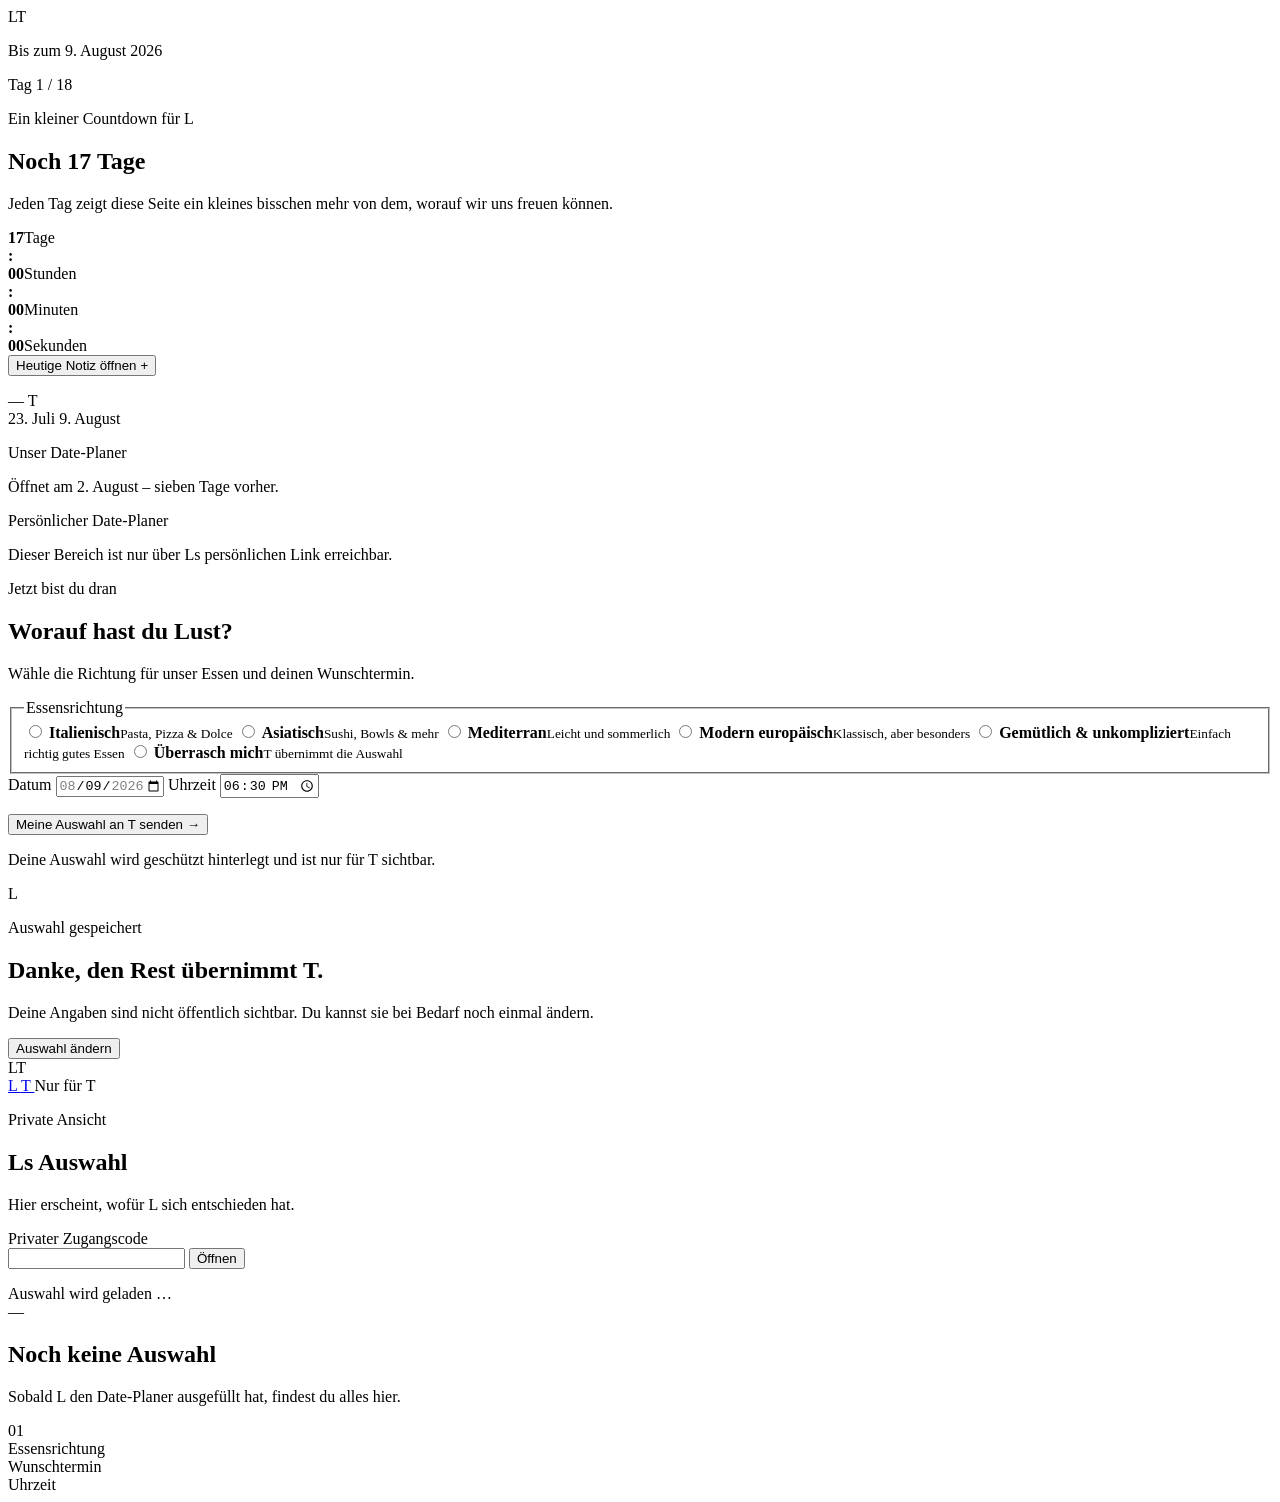
==== countdown/index.html @ 723b234c "Add external countdown index.html" ====
<!doctype html>
<html lang="de">
  <head>
    <meta charset="utf-8" />
    <meta name="viewport" content="width=device-width, initial-scale=1" />
    <meta name="theme-color" content="#f8f4ee" />
    <meta name="robots" content="noindex, nofollow, noarchive" />
    <meta
      name="description"
      content="Ein persönlicher Countdown für L bis zum 9. August 2026."
    />
    <title>L &amp; T · Countdown</title>
    <link rel="stylesheet" href="./style.css" />
    <script src="./app.js" defer></script>
  </head>
  <body>
    <main id="countdown-view" class="countdown-page">
      <div class="paper-grain" aria-hidden="true"></div>
      <div class="botanical botanical-left" aria-hidden="true">
        <span></span><span></span><span></span>
      </div>
      <div class="botanical botanical-right" aria-hidden="true">
        <span></span><span></span><span></span>
      </div>

      <section class="hero-shell" aria-labelledby="countdown-title">
        <header class="topline">
          <div class="monogram" aria-label="L und T">
            <span>L</span><i aria-hidden="true"></i><span>T</span>
          </div>
          <p>Bis zum 9. August 2026</p>
          <span id="edition" class="edition">Tag 1 / 18</span>
        </header>

        <div class="hero-copy">
          <p class="eyebrow">Ein kleiner Countdown für L</p>
          <h1 id="countdown-title">Noch 17 Tage</h1>
          <p class="intro">
            Jeden Tag zeigt diese Seite ein kleines bisschen mehr von dem,
            worauf wir uns freuen können.
          </p>
        </div>

        <div class="live-countdown" aria-label="Verbleibende Zeit">
          <div><strong id="days">17</strong><span>Tage</span></div>
          <b aria-hidden="true">:</b>
          <div><strong id="hours">00</strong><span>Stunden</span></div>
          <b aria-hidden="true">:</b>
          <div><strong id="minutes">00</strong><span>Minuten</span></div>
          <b aria-hidden="true">:</b>
          <div><strong id="seconds">00</strong><span>Sekunden</span></div>
        </div>

        <div class="daily-area">
          <button
            id="note-button"
            class="letter-button"
            type="button"
            aria-expanded="false"
            aria-controls="daily-note"
          >
            <span class="envelope-mark" aria-hidden="true"><i></i></span>
            <span id="note-button-label">Heutige Notiz öffnen</span>
            <em id="note-button-symbol" aria-hidden="true">+</em>
          </button>
          <div class="daily-note" id="daily-note">
            <p id="daily-note-text"></p>
            <span>— T</span>
          </div>
        </div>

        <div
          id="progress-block"
          class="progress-block"
          aria-label="Fortschritt des Countdowns"
        >
          <div class="progress-labels">
            <span>23. Juli</span>
            <span id="progress-end">9. August</span>
          </div>
          <div class="progress-track">
            <i></i>
            <span id="progress-dot"></span>
          </div>
        </div>

        <div id="planner-locked" class="planner-teaser">
          <span class="lock-mark" aria-hidden="true"></span>
          <div>
            <p>Unser Date-Planer</p>
            <span>Öffnet am 2. August – sieben Tage vorher.</span>
          </div>
        </div>

        <div id="planner-missing-link" class="planner-teaser hidden">
          <span class="lock-mark" aria-hidden="true"></span>
          <div>
            <p>Persönlicher Date-Planer</p>
            <span>Dieser Bereich ist nur über Ls persönlichen Link erreichbar.</span>
          </div>
        </div>

        <section
          id="planner-card"
          class="planner-card hidden"
          aria-labelledby="planner-title"
        >
          <div class="planner-heading">
            <p class="section-kicker">Jetzt bist du dran</p>
            <h2 id="planner-title">Worauf hast du Lust?</h2>
            <p>Wähle die Richtung für unser Essen und deinen Wunschtermin.</p>
          </div>

          <form id="date-form">
            <fieldset>
              <legend>Essensrichtung</legend>
              <div class="food-grid">
                <label class="food-option">
                  <input type="radio" name="foodDirection" value="italian" required />
                  <span class="radio-dot" aria-hidden="true"></span>
                  <span><strong>Italienisch</strong><small>Pasta, Pizza &amp; Dolce</small></span>
                </label>
                <label class="food-option">
                  <input type="radio" name="foodDirection" value="asian" />
                  <span class="radio-dot" aria-hidden="true"></span>
                  <span><strong>Asiatisch</strong><small>Sushi, Bowls &amp; mehr</small></span>
                </label>
                <label class="food-option">
                  <input type="radio" name="foodDirection" value="mediterranean" />
                  <span class="radio-dot" aria-hidden="true"></span>
                  <span><strong>Mediterran</strong><small>Leicht und sommerlich</small></span>
                </label>
                <label class="food-option">
                  <input type="radio" name="foodDirection" value="modern-european" />
                  <span class="radio-dot" aria-hidden="true"></span>
                  <span><strong>Modern europäisch</strong><small>Klassisch, aber besonders</small></span>
                </label>
                <label class="food-option">
                  <input type="radio" name="foodDirection" value="comfort-food" />
                  <span class="radio-dot" aria-hidden="true"></span>
                  <span><strong>Gemütlich &amp; unkompliziert</strong><small>Einfach richtig gutes Essen</small></span>
                </label>
                <label class="food-option">
                  <input type="radio" name="foodDirection" value="surprise" />
                  <span class="radio-dot" aria-hidden="true"></span>
                  <span><strong>Überrasch mich</strong><small>T übernimmt die Auswahl</small></span>
                </label>
              </div>
            </fieldset>

            <div class="date-time-grid">
              <label>
                <span>Datum</span>
                <input
                  id="preferred-date"
                  type="date"
                  min="2026-08-09"
                  max="2026-08-23"
                  value="2026-08-09"
                  required
                />
              </label>
              <label>
                <span>Uhrzeit</span>
                <input id="preferred-time" type="time" value="18:30" required />
              </label>
            </div>

            <p id="form-error" class="form-error hidden" role="alert"></p>
            <button id="submit-button" class="primary-button" type="submit">
              <span class="button-copy">Meine Auswahl an T senden</span>
              <span aria-hidden="true">→</span>
            </button>
            <p class="privacy-note">
              Deine Auswahl wird geschützt hinterlegt und ist nur für T sichtbar.
            </p>
          </form>
        </section>

        <section
          id="planner-success"
          class="planner-card planner-success hidden"
          aria-live="polite"
        >
          <span class="success-seal" aria-hidden="true">L</span>
          <p class="section-kicker">Auswahl gespeichert</p>
          <h2>Danke, den Rest übernimmt T.</h2>
          <p>
            Deine Angaben sind nicht öffentlich sichtbar. Du kannst sie bei
            Bedarf noch einmal ändern.
          </p>
          <button id="change-choice" type="button" class="secondary-button">
            Auswahl ändern
          </button>
        </section>

        <footer><span>L</span><i></i><span>T</span></footer>
      </section>
    </main>

    <main id="owner-view" class="private-page hidden">
      <section class="private-shell">
        <header class="private-header">
          <a id="back-to-countdown" href="./index.html" aria-label="Zurück zum Countdown">
            L <i></i> T
          </a>
          <span>Nur für T</span>
        </header>

        <div class="private-intro">
          <p class="section-kicker">Private Ansicht</p>
          <h1>Ls Auswahl</h1>
          <p>Hier erscheint, wofür L sich entschieden hat.</p>
        </div>

        <form id="owner-access" class="access-card hidden">
          <label for="owner-key">Privater Zugangscode</label>
          <div>
            <input id="owner-key" type="password" autocomplete="off" required />
            <button type="submit">Öffnen</button>
          </div>
          <p id="owner-error" class="hidden" role="alert"></p>
        </form>

        <div id="choice-loading" class="choice-card loading-card hidden" aria-live="polite">
          Auswahl wird geladen …
        </div>

        <div id="choice-empty" class="choice-card empty-card hidden">
          <span aria-hidden="true">—</span>
          <h2>Noch keine Auswahl</h2>
          <p>Sobald L den Date-Planer ausgefüllt hat, findest du alles hier.</p>
        </div>

        <article id="choice-card" class="choice-card hidden">
          <div class="choice-number">01</div>
          <div class="choice-row">
            <span>Essensrichtung</span>
            <strong id="choice-food"></strong>
          </div>
          <div class="choice-row">
            <span>Wunschtermin</span>
            <strong id="choice-date"></strong>
          </div>
          <div class="choice-row">
            <span>Uhrzeit</span>
            <strong id="choice-time"></strong>
          </div>
          <footer id="choice-updated"></footer>
        </article>
      </section>
    </main>

    <noscript>
      <p class="noscript">Bitte aktiviere JavaScript, damit der Countdown funktioniert.</p>
    </noscript>
  </body>
</html>
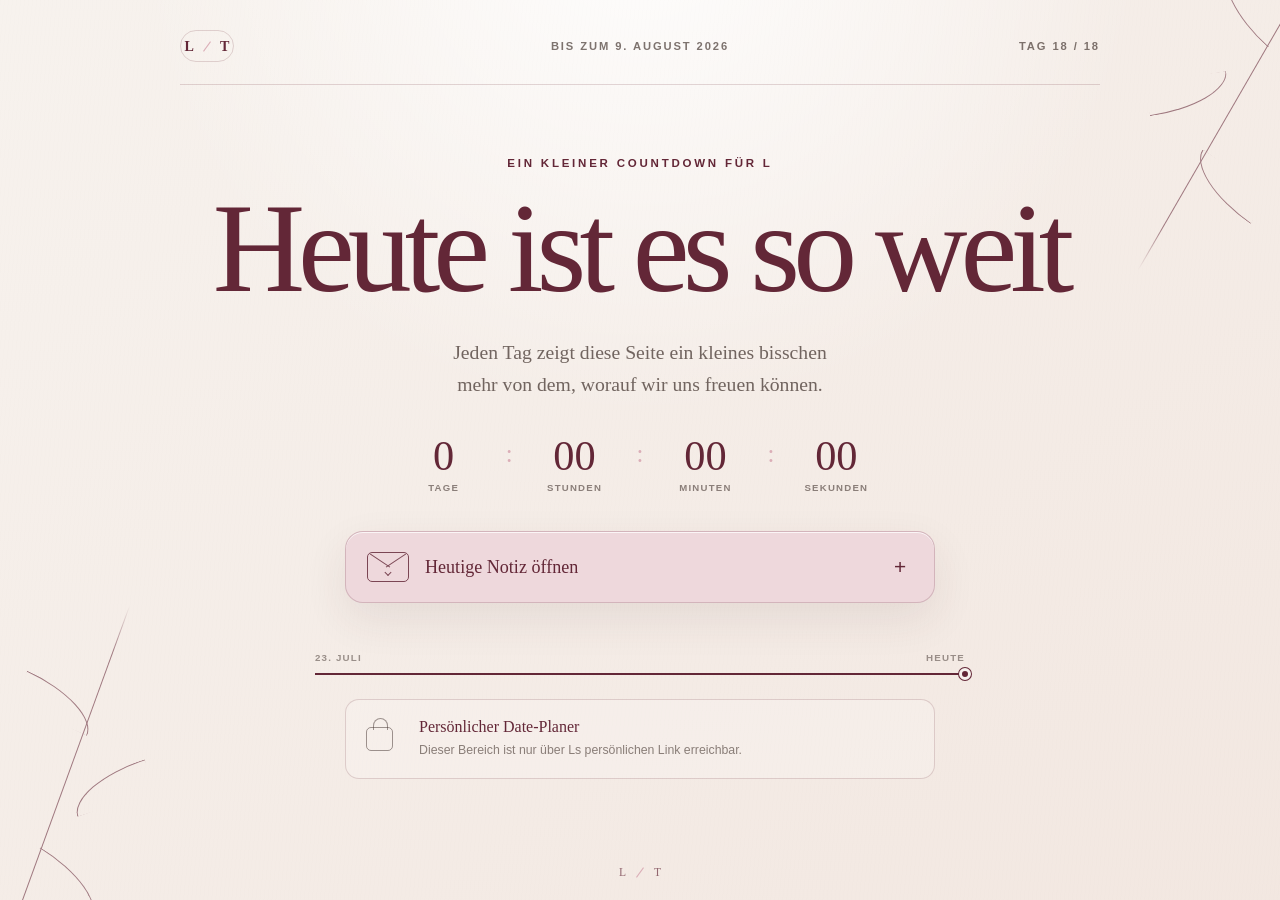
==== commit 6f0e83df: "Refresh external countdown assets" ====
--- a/countdown/index.html
+++ b/countdown/index.html
@@ -10,8 +10,8 @@
       content="Ein persönlicher Countdown für L bis zum 9. August 2026."
     />
     <title>L &amp; T · Countdown</title>
-    <link rel="stylesheet" href="./style.css" />
-    <script src="./app.js" defer></script>
+    <link rel="stylesheet" href="./style.css?v=1" />
+    <script src="./app.js?v=2" defer></script>
   </head>
   <body>
     <main id="countdown-view" class="countdown-page">
--- a/countdown/style.css
+++ b/countdown/style.css
@@ -0,0 +1,1101 @@
+:root {
+  --paper: #f8f4ee;
+  --paper-deep: #efe4da;
+  --accent: #71343d;
+  --accent-soft: #e0c5c4;
+  --ink: #4f4540;
+  --line: color-mix(in srgb, var(--accent) 19%, transparent);
+  --sans: Inter, ui-sans-serif, -apple-system, BlinkMacSystemFont, "Segoe UI",
+    sans-serif;
+  --serif: "Iowan Old Style", "Baskerville", "Times New Roman", serif;
+}
+
+* {
+  box-sizing: border-box;
+}
+
+html {
+  min-width: 320px;
+  background: var(--paper);
+  scroll-behavior: smooth;
+}
+
+body {
+  margin: 0;
+  background: var(--paper);
+  color: var(--ink);
+  font-family: var(--sans);
+}
+
+button,
+input {
+  font: inherit;
+}
+
+button:focus-visible,
+input:focus-visible,
+a:focus-visible {
+  outline: 3px solid color-mix(in srgb, var(--accent) 28%, transparent);
+  outline-offset: 4px;
+}
+
+.hidden {
+  display: none !important;
+}
+
+.countdown-page {
+  position: relative;
+  min-height: 100svh;
+  overflow: hidden;
+  background:
+    radial-gradient(circle at 50% -10%, rgba(255, 255, 255, 0.92), transparent 43%),
+    linear-gradient(145deg, var(--paper) 0%, var(--paper-deep) 145%);
+  color: var(--ink);
+  transition: background 900ms ease, color 900ms ease;
+}
+
+.paper-grain {
+  position: absolute;
+  inset: 0;
+  pointer-events: none;
+  opacity: 0.22;
+  background-image:
+    repeating-linear-gradient(
+      96deg,
+      rgba(75, 52, 42, 0.025) 0 1px,
+      transparent 1px 4px
+    ),
+    repeating-linear-gradient(
+      2deg,
+      rgba(255, 255, 255, 0.18) 0 1px,
+      transparent 1px 5px
+    );
+  mix-blend-mode: multiply;
+}
+
+.hero-shell {
+  position: relative;
+  z-index: 2;
+  width: min(920px, calc(100% - 48px));
+  min-height: 100svh;
+  margin: 0 auto;
+  padding: 30px 0 22px;
+  display: flex;
+  flex-direction: column;
+  align-items: center;
+}
+
+.topline {
+  width: 100%;
+  display: grid;
+  grid-template-columns: 1fr auto 1fr;
+  align-items: center;
+  padding-bottom: 22px;
+  border-bottom: 1px solid var(--line);
+  color: color-mix(in srgb, var(--ink) 72%, transparent);
+}
+
+.topline > p,
+.edition {
+  margin: 0;
+  font-size: 0.7rem;
+  font-weight: 600;
+  letter-spacing: 0.17em;
+  text-transform: uppercase;
+}
+
+.edition {
+  justify-self: end;
+}
+
+.monogram {
+  width: 54px;
+  height: 32px;
+  display: flex;
+  align-items: center;
+  justify-content: center;
+  gap: 7px;
+  border: 1px solid var(--line);
+  border-radius: 999px;
+  color: var(--accent);
+  font-family: var(--serif);
+  font-size: 0.88rem;
+  font-weight: 600;
+}
+
+.monogram i,
+footer i {
+  width: 12px;
+  height: 1px;
+  background: var(--accent-soft);
+  transform: rotate(-54deg);
+}
+
+.hero-copy {
+  margin-top: clamp(54px, 8vh, 92px);
+  text-align: center;
+}
+
+.eyebrow {
+  margin: 0 0 21px;
+  color: var(--accent);
+  font-size: 0.72rem;
+  font-weight: 650;
+  letter-spacing: 0.24em;
+  text-transform: uppercase;
+}
+
+h1 {
+  max-width: 900px;
+  margin: 0;
+  color: var(--accent);
+  font-family: var(--serif);
+  font-size: clamp(4.2rem, 10vw, 8.4rem);
+  font-weight: 400;
+  letter-spacing: -0.055em;
+  line-height: 0.92;
+  text-wrap: balance;
+}
+
+.intro {
+  max-width: 540px;
+  margin: 28px auto 0;
+  color: color-mix(in srgb, var(--ink) 78%, transparent);
+  font-family: var(--serif);
+  font-size: clamp(1.04rem, 2vw, 1.23rem);
+  line-height: 1.65;
+  text-wrap: balance;
+}
+
+.live-countdown {
+  margin-top: 34px;
+  display: flex;
+  align-items: flex-start;
+  justify-content: center;
+  gap: clamp(10px, 2.5vw, 26px);
+}
+
+.live-countdown div {
+  min-width: 72px;
+  display: grid;
+  justify-items: center;
+  gap: 5px;
+}
+
+.live-countdown strong {
+  color: var(--accent);
+  font-family: var(--serif);
+  font-size: clamp(1.8rem, 4vw, 2.65rem);
+  font-weight: 400;
+  font-variant-numeric: tabular-nums;
+  line-height: 1;
+}
+
+.live-countdown span {
+  color: color-mix(in srgb, var(--ink) 63%, transparent);
+  font-size: 0.6rem;
+  font-weight: 650;
+  letter-spacing: 0.13em;
+  text-transform: uppercase;
+}
+
+.live-countdown b {
+  margin-top: 5px;
+  color: var(--accent-soft);
+  font-family: var(--serif);
+  font-size: 1.55rem;
+  font-weight: 400;
+}
+
+.daily-area {
+  width: min(590px, 100%);
+  margin-top: 38px;
+}
+
+.letter-button {
+  position: relative;
+  width: 100%;
+  min-height: 72px;
+  display: grid;
+  grid-template-columns: 44px 1fr 26px;
+  align-items: center;
+  gap: 14px;
+  padding: 12px 21px;
+  border: 1px solid color-mix(in srgb, var(--accent) 20%, transparent);
+  border-radius: 18px;
+  background: color-mix(in srgb, white 52%, var(--accent-soft));
+  box-shadow:
+    0 16px 44px rgba(76, 44, 44, 0.09),
+    inset 0 1px rgba(255, 255, 255, 0.75);
+  color: var(--accent);
+  cursor: pointer;
+  transition:
+    transform 180ms ease,
+    box-shadow 180ms ease,
+    background 700ms ease;
+}
+
+.letter-button:hover {
+  transform: translateY(-2px);
+  box-shadow:
+    0 19px 48px rgba(76, 44, 44, 0.13),
+    inset 0 1px rgba(255, 255, 255, 0.75);
+}
+
+.letter-button > span:nth-child(2) {
+  text-align: left;
+  font-family: var(--serif);
+  font-size: 1.13rem;
+}
+
+.letter-button em {
+  font-size: 1.3rem;
+  font-style: normal;
+  font-weight: 300;
+}
+
+.envelope-mark {
+  position: relative;
+  width: 42px;
+  height: 30px;
+  border: 1px solid currentColor;
+  border-radius: 5px;
+  opacity: 0.82;
+}
+
+.envelope-mark::before,
+.envelope-mark::after {
+  content: "";
+  position: absolute;
+  top: 7px;
+  width: 24px;
+  height: 1px;
+  background: currentColor;
+}
+
+.envelope-mark::before {
+  left: 0;
+  transform: rotate(34deg);
+}
+
+.envelope-mark::after {
+  right: 0;
+  transform: rotate(-34deg);
+}
+
+.envelope-mark i {
+  position: absolute;
+  left: 50%;
+  bottom: 6px;
+  width: 5px;
+  height: 5px;
+  border-right: 1px solid currentColor;
+  border-bottom: 1px solid currentColor;
+  transform: translateX(-50%) rotate(45deg);
+}
+
+.daily-note {
+  display: grid;
+  grid-template-rows: 0fr;
+  padding: 0 24px;
+  overflow: hidden;
+  border: 1px solid transparent;
+  border-top: 0;
+  border-radius: 0 0 16px 16px;
+  opacity: 0;
+  transition:
+    grid-template-rows 360ms ease,
+    padding 360ms ease,
+    opacity 240ms ease,
+    border-color 360ms ease;
+}
+
+.daily-note p,
+.daily-note span {
+  min-height: 0;
+  overflow: hidden;
+}
+
+.daily-note p {
+  margin: 0;
+  font-family: var(--serif);
+  font-size: 1.03rem;
+  line-height: 1.65;
+}
+
+.daily-note span {
+  justify-self: end;
+  color: var(--accent);
+  font-family: var(--serif);
+  font-style: italic;
+}
+
+.daily-note.is-open {
+  grid-template-rows: 1fr;
+  gap: 8px;
+  padding: 23px 24px 20px;
+  border-color: var(--line);
+  opacity: 1;
+}
+
+.progress-block {
+  width: min(650px, 100%);
+  margin-top: 30px;
+}
+
+.progress-labels {
+  display: flex;
+  justify-content: space-between;
+  margin-bottom: 10px;
+  color: color-mix(in srgb, var(--ink) 54%, transparent);
+  font-size: 0.61rem;
+  font-weight: 650;
+  letter-spacing: 0.12em;
+  text-transform: uppercase;
+}
+
+.progress-track {
+  position: relative;
+  height: 2px;
+  background: color-mix(in srgb, var(--accent) 13%, transparent);
+}
+
+.progress-track i {
+  position: absolute;
+  inset: 0 auto 0 0;
+  width: var(--reveal-progress);
+  background: var(--accent);
+  transition: width 900ms ease;
+}
+
+.progress-track span {
+  position: absolute;
+  top: 50%;
+  width: 12px;
+  height: 12px;
+  border: 3px solid var(--paper);
+  border-radius: 50%;
+  background: var(--accent);
+  box-shadow: 0 0 0 1px var(--accent);
+  transform: translateY(-50%);
+  transition: left 900ms ease;
+}
+
+.planner-teaser {
+  width: min(590px, 100%);
+  margin-top: 24px;
+  display: grid;
+  grid-template-columns: 38px 1fr;
+  align-items: center;
+  gap: 15px;
+  padding: 18px 20px;
+  border: 1px solid var(--line);
+  border-radius: 14px;
+  background: rgba(255, 255, 255, 0.19);
+}
+
+.lock-mark {
+  position: relative;
+  width: 27px;
+  height: 24px;
+  display: grid;
+  place-items: center;
+  border: 1px solid color-mix(in srgb, var(--ink) 53%, transparent);
+  border-radius: 5px;
+  color: var(--accent);
+  font-size: 0.78rem;
+}
+
+.planner-teaser .lock-mark::before {
+  content: "";
+  position: absolute;
+  left: 6px;
+  bottom: 20px;
+  width: 13px;
+  height: 11px;
+  border: 1px solid color-mix(in srgb, var(--ink) 53%, transparent);
+  border-bottom: 0;
+  border-radius: 9px 9px 0 0;
+}
+
+.planner-teaser p {
+  margin: 0 0 4px;
+  color: var(--accent);
+  font-family: var(--serif);
+  font-size: 1rem;
+}
+
+.planner-teaser div span {
+  color: color-mix(in srgb, var(--ink) 64%, transparent);
+  font-size: 0.77rem;
+  line-height: 1.5;
+}
+
+.planner-card {
+  width: min(760px, 100%);
+  margin-top: 34px;
+  padding: clamp(24px, 5vw, 48px);
+  border: 1px solid var(--line);
+  border-radius: 24px;
+  background:
+    linear-gradient(rgba(255, 255, 255, 0.55), rgba(255, 255, 255, 0.31)),
+    var(--paper);
+  box-shadow: 0 24px 70px rgba(76, 44, 44, 0.08);
+}
+
+.planner-heading {
+  max-width: 540px;
+  margin-bottom: 34px;
+}
+
+.section-kicker {
+  margin: 0 0 10px;
+  color: var(--accent);
+  font-size: 0.66rem;
+  font-weight: 700;
+  letter-spacing: 0.2em;
+  text-transform: uppercase;
+}
+
+.planner-heading h2,
+.planner-success h2 {
+  margin: 0;
+  color: var(--accent);
+  font-family: var(--serif);
+  font-size: clamp(2.25rem, 6vw, 3.6rem);
+  font-weight: 400;
+  letter-spacing: -0.035em;
+  line-height: 1;
+}
+
+.planner-heading > p:last-child,
+.planner-success > p {
+  margin: 15px 0 0;
+  color: color-mix(in srgb, var(--ink) 70%, transparent);
+  font-family: var(--serif);
+  font-size: 1.03rem;
+  line-height: 1.6;
+}
+
+.planner-card fieldset {
+  margin: 0;
+  padding: 0;
+  border: 0;
+}
+
+.planner-card legend,
+.date-time-grid label > span {
+  margin-bottom: 12px;
+  color: color-mix(in srgb, var(--ink) 76%, transparent);
+  font-size: 0.67rem;
+  font-weight: 700;
+  letter-spacing: 0.13em;
+  text-transform: uppercase;
+}
+
+.food-grid {
+  display: grid;
+  grid-template-columns: repeat(2, minmax(0, 1fr));
+  gap: 10px;
+}
+
+.food-option {
+  position: relative;
+  min-height: 74px;
+  display: grid;
+  grid-template-columns: 18px 1fr;
+  align-items: center;
+  gap: 12px;
+  padding: 14px 15px;
+  border: 1px solid var(--line);
+  border-radius: 13px;
+  background: rgba(255, 255, 255, 0.25);
+  cursor: pointer;
+  transition:
+    border-color 180ms ease,
+    background 180ms ease,
+    transform 180ms ease;
+}
+
+.food-option:hover {
+  transform: translateY(-1px);
+  border-color: color-mix(in srgb, var(--accent) 38%, transparent);
+}
+
+.food-option:has(input:checked) {
+  border-color: var(--accent);
+  background: color-mix(in srgb, var(--accent-soft) 32%, white);
+}
+
+.food-option input {
+  position: absolute;
+  width: 1px;
+  height: 1px;
+  overflow: hidden;
+  opacity: 0;
+}
+
+.radio-dot {
+  width: 15px;
+  height: 15px;
+  display: grid;
+  place-items: center;
+  border: 1px solid color-mix(in srgb, var(--accent) 55%, transparent);
+  border-radius: 50%;
+}
+
+.food-option:has(input:checked) .radio-dot::after {
+  content: "";
+  width: 7px;
+  height: 7px;
+  border-radius: 50%;
+  background: var(--accent);
+}
+
+.food-option strong {
+  display: block;
+  color: var(--accent);
+  font-family: var(--serif);
+  font-size: 1rem;
+  font-weight: 500;
+}
+
+.food-option small {
+  display: block;
+  margin-top: 3px;
+  color: color-mix(in srgb, var(--ink) 57%, transparent);
+  font-size: 0.67rem;
+}
+
+.date-time-grid {
+  display: grid;
+  grid-template-columns: 1fr 1fr;
+  gap: 12px;
+  margin-top: 25px;
+}
+
+.date-time-grid label {
+  display: grid;
+}
+
+.date-time-grid input,
+.access-card input {
+  width: 100%;
+  min-height: 50px;
+  padding: 0 14px;
+  border: 1px solid var(--line);
+  border-radius: 11px;
+  background: rgba(255, 255, 255, 0.48);
+  color: var(--ink);
+  color-scheme: light;
+}
+
+.primary-button,
+.secondary-button {
+  min-height: 54px;
+  display: inline-flex;
+  align-items: center;
+  justify-content: center;
+  gap: 18px;
+  border: 1px solid var(--accent);
+  border-radius: 999px;
+  cursor: pointer;
+  transition:
+    transform 180ms ease,
+    background 180ms ease;
+}
+
+.primary-button {
+  width: 100%;
+  margin-top: 25px;
+  padding: 0 23px;
+  background: var(--accent);
+  color: var(--paper);
+}
+
+.primary-button:hover:not(:disabled),
+.secondary-button:hover {
+  transform: translateY(-2px);
+}
+
+.primary-button:disabled {
+  cursor: wait;
+  opacity: 0.62;
+}
+
+.primary-button > span:last-child {
+  margin-left: auto;
+  font-size: 1.2rem;
+}
+
+.privacy-note {
+  margin: 13px 0 0;
+  color: color-mix(in srgb, var(--ink) 57%, transparent);
+  font-size: 0.67rem;
+  line-height: 1.5;
+  text-align: center;
+}
+
+.form-error {
+  margin: 15px 0 0;
+  padding: 11px 13px;
+  border-radius: 9px;
+  background: color-mix(in srgb, #a82424 8%, transparent);
+  color: #7a2424;
+  font-size: 0.78rem;
+}
+
+.planner-success {
+  text-align: center;
+}
+
+.success-seal {
+  width: 54px;
+  height: 54px;
+  margin: 0 auto 23px;
+  display: grid;
+  place-items: center;
+  border: 1px solid var(--accent);
+  border-radius: 50%;
+  color: var(--accent);
+  font-family: var(--serif);
+  font-size: 1.3rem;
+}
+
+.planner-success .section-kicker {
+  margin-bottom: 12px;
+}
+
+.planner-success > p {
+  max-width: 470px;
+  margin-inline: auto;
+}
+
+.secondary-button {
+  margin-top: 25px;
+  padding: 0 24px;
+  background: transparent;
+  color: var(--accent);
+}
+
+footer {
+  margin-top: auto;
+  padding-top: 30px;
+  display: flex;
+  align-items: center;
+  gap: 8px;
+  color: color-mix(in srgb, var(--accent) 67%, transparent);
+  font-family: var(--serif);
+  font-size: 0.72rem;
+}
+
+.botanical {
+  position: absolute;
+  z-index: 1;
+  width: 270px;
+  height: 460px;
+  pointer-events: none;
+  opacity: var(--botanical-opacity);
+  transition:
+    opacity 900ms ease,
+    transform 900ms ease;
+}
+
+.botanical::before {
+  content: "";
+  position: absolute;
+  width: 1px;
+  height: 410px;
+  background: linear-gradient(transparent, var(--accent) 12% 88%, transparent);
+  transform: rotate(26deg);
+}
+
+.botanical span {
+  position: absolute;
+  width: 82px;
+  height: 34px;
+  border: 1px solid var(--accent);
+  border-left: 0;
+  border-bottom: 0;
+  border-radius: 0 100% 0 100%;
+}
+
+.botanical-left {
+  left: -70px;
+  bottom: -120px;
+  transform: translateY(var(--daily-shift)) rotate(-6deg);
+}
+
+.botanical-left::before,
+.botanical-right::before {
+  left: 130px;
+  top: 15px;
+}
+
+.botanical-left span:nth-child(1),
+.botanical-right span:nth-child(1) {
+  left: 97px;
+  top: 108px;
+  transform: rotate(31deg);
+}
+
+.botanical-left span:nth-child(2),
+.botanical-right span:nth-child(2) {
+  left: 142px;
+  top: 198px;
+  transform: scaleX(-1) rotate(12deg);
+}
+
+.botanical-left span:nth-child(3),
+.botanical-right span:nth-child(3) {
+  left: 87px;
+  top: 288px;
+  transform: rotate(38deg);
+}
+
+.botanical-right {
+  right: -92px;
+  top: -130px;
+  transform: translateY(calc(var(--daily-shift) * -1)) rotate(184deg);
+}
+
+.private-page {
+  min-height: 100svh;
+  padding: 28px 24px 60px;
+  background:
+    radial-gradient(circle at 80% 0, rgba(255, 255, 255, 0.84), transparent 34%),
+    #f3ece4;
+  color: #493f3b;
+}
+
+.private-shell {
+  width: min(740px, 100%);
+  margin: 0 auto;
+}
+
+.private-header {
+  display: flex;
+  align-items: center;
+  justify-content: space-between;
+  padding-bottom: 22px;
+  border-bottom: 1px solid rgba(93, 48, 56, 0.16);
+}
+
+.private-header a {
+  display: flex;
+  align-items: center;
+  gap: 8px;
+  color: #6a3039;
+  font-family: var(--serif);
+  font-size: 0.85rem;
+  text-decoration: none;
+}
+
+.private-header a i {
+  width: 12px;
+  height: 1px;
+  background: #d5b9b7;
+  transform: rotate(-54deg);
+}
+
+.private-header > span {
+  color: rgba(73, 63, 59, 0.62);
+  font-size: 0.65rem;
+  font-weight: 700;
+  letter-spacing: 0.18em;
+  text-transform: uppercase;
+}
+
+.private-intro {
+  margin: clamp(55px, 10vw, 100px) 0 38px;
+}
+
+.private-intro h1 {
+  margin: 0;
+  color: #6a3039;
+  font-size: clamp(3.5rem, 11vw, 6.8rem);
+}
+
+.private-intro > p:last-child {
+  margin: 18px 0 0;
+  color: rgba(73, 63, 59, 0.68);
+  font-family: var(--serif);
+  font-size: 1.1rem;
+}
+
+.access-card,
+.choice-card {
+  padding: clamp(22px, 5vw, 38px);
+  border: 1px solid rgba(93, 48, 56, 0.16);
+  border-radius: 20px;
+  background: rgba(255, 255, 255, 0.36);
+  box-shadow: 0 24px 70px rgba(76, 44, 44, 0.07);
+}
+
+.access-card label {
+  display: block;
+  margin-bottom: 10px;
+  color: rgba(73, 63, 59, 0.7);
+  font-size: 0.67rem;
+  font-weight: 700;
+  letter-spacing: 0.13em;
+  text-transform: uppercase;
+}
+
+.access-card > div {
+  display: grid;
+  grid-template-columns: 1fr auto;
+  gap: 9px;
+}
+
+.access-card button {
+  padding: 0 20px;
+  border: 0;
+  border-radius: 11px;
+  background: #6a3039;
+  color: #f8f3ed;
+  cursor: pointer;
+}
+
+.access-card > p {
+  margin: 12px 0 0;
+  color: #872c2c;
+  font-size: 0.78rem;
+}
+
+.choice-card {
+  position: relative;
+  overflow: hidden;
+}
+
+.choice-card::after {
+  content: "";
+  position: absolute;
+  right: -48px;
+  bottom: -72px;
+  width: 170px;
+  height: 170px;
+  border: 1px solid rgba(106, 48, 57, 0.12);
+  border-radius: 50%;
+  box-shadow:
+    0 0 0 24px rgba(106, 48, 57, 0.035),
+    0 0 0 48px rgba(106, 48, 57, 0.025);
+}
+
+.choice-number {
+  margin-bottom: 27px;
+  color: #6a3039;
+  font-family: var(--serif);
+  font-size: 1.2rem;
+}
+
+.choice-row {
+  position: relative;
+  z-index: 1;
+  display: grid;
+  grid-template-columns: 145px 1fr;
+  gap: 20px;
+  padding: 20px 0;
+  border-top: 1px solid rgba(93, 48, 56, 0.13);
+}
+
+.choice-row span {
+  color: rgba(73, 63, 59, 0.57);
+  font-size: 0.66rem;
+  font-weight: 700;
+  letter-spacing: 0.12em;
+  text-transform: uppercase;
+}
+
+.choice-row strong {
+  color: #6a3039;
+  font-family: var(--serif);
+  font-size: clamp(1.08rem, 3vw, 1.38rem);
+  font-weight: 500;
+}
+
+.choice-card footer {
+  position: relative;
+  z-index: 1;
+  margin: 22px 0 0;
+  padding: 18px 0 0;
+  border-top: 1px solid rgba(93, 48, 56, 0.13);
+  color: rgba(73, 63, 59, 0.53);
+  font-family: var(--sans);
+  font-size: 0.65rem;
+}
+
+.loading-card {
+  color: rgba(73, 63, 59, 0.7);
+  font-family: var(--serif);
+}
+
+.empty-card {
+  text-align: center;
+}
+
+.empty-card > span {
+  color: #6a3039;
+  font-family: var(--serif);
+  font-size: 2rem;
+}
+
+.empty-card h2 {
+  margin: 12px 0 8px;
+  color: #6a3039;
+  font-family: var(--serif);
+  font-weight: 400;
+}
+
+.empty-card p {
+  margin: 0;
+  color: rgba(73, 63, 59, 0.65);
+  line-height: 1.6;
+}
+
+.noscript {
+  position: fixed;
+  right: 16px;
+  bottom: 16px;
+  left: 16px;
+  z-index: 10;
+  margin: 0;
+  padding: 13px 16px;
+  border-radius: 10px;
+  background: #6a3039;
+  color: #fffaf5;
+  text-align: center;
+}
+
+@media (max-width: 720px) {
+  .hero-shell {
+    width: min(100% - 30px, 590px);
+    padding-top: 18px;
+    padding-bottom: 18px;
+  }
+
+  .topline {
+    grid-template-columns: 1fr 1fr;
+    padding-bottom: 15px;
+  }
+
+  .topline > p {
+    display: none;
+  }
+
+  .hero-copy {
+    margin-top: 48px;
+  }
+
+  h1 {
+    font-size: clamp(3.6rem, 18vw, 5.4rem);
+  }
+
+  .intro {
+    max-width: 390px;
+    margin-top: 21px;
+    padding: 0 10px;
+    font-size: 1rem;
+  }
+
+  .live-countdown {
+    width: 100%;
+    margin-top: 27px;
+    gap: 5px;
+  }
+
+  .live-countdown div {
+    min-width: 0;
+    flex: 1;
+  }
+
+  .live-countdown strong {
+    font-size: clamp(1.6rem, 8vw, 2.2rem);
+  }
+
+  .live-countdown span {
+    font-size: 0.49rem;
+    letter-spacing: 0.08em;
+  }
+
+  .live-countdown b {
+    font-size: 1.2rem;
+  }
+
+  .daily-area {
+    margin-top: 30px;
+  }
+
+  .letter-button {
+    min-height: 66px;
+    grid-template-columns: 38px 1fr 18px;
+    gap: 12px;
+    padding: 10px 15px;
+    border-radius: 15px;
+  }
+
+  .letter-button > span:nth-child(2) {
+    font-size: 1rem;
+  }
+
+  .envelope-mark {
+    width: 36px;
+    height: 26px;
+  }
+
+  .envelope-mark::before,
+  .envelope-mark::after {
+    top: 6px;
+    width: 21px;
+  }
+
+  .planner-teaser {
+    padding: 16px;
+  }
+
+  .planner-card {
+    margin-top: 28px;
+    border-radius: 19px;
+  }
+
+  .food-grid {
+    grid-template-columns: 1fr;
+  }
+
+  .date-time-grid {
+    grid-template-columns: 1fr;
+    gap: 18px;
+  }
+
+  .botanical {
+    opacity: calc(var(--botanical-opacity) * 0.56);
+  }
+
+  .private-page {
+    padding-inline: 15px;
+  }
+
+  .choice-row {
+    grid-template-columns: 1fr;
+    gap: 8px;
+  }
+
+  .access-card > div {
+    grid-template-columns: 1fr;
+  }
+
+  .access-card button {
+    min-height: 48px;
+  }
+}
+
+@media (prefers-reduced-motion: reduce) {
+  *,
+  *::before,
+  *::after {
+    scroll-behavior: auto !important;
+    transition-duration: 0.01ms !important;
+    animation-duration: 0.01ms !important;
+    animation-iteration-count: 1 !important;
+  }
+}
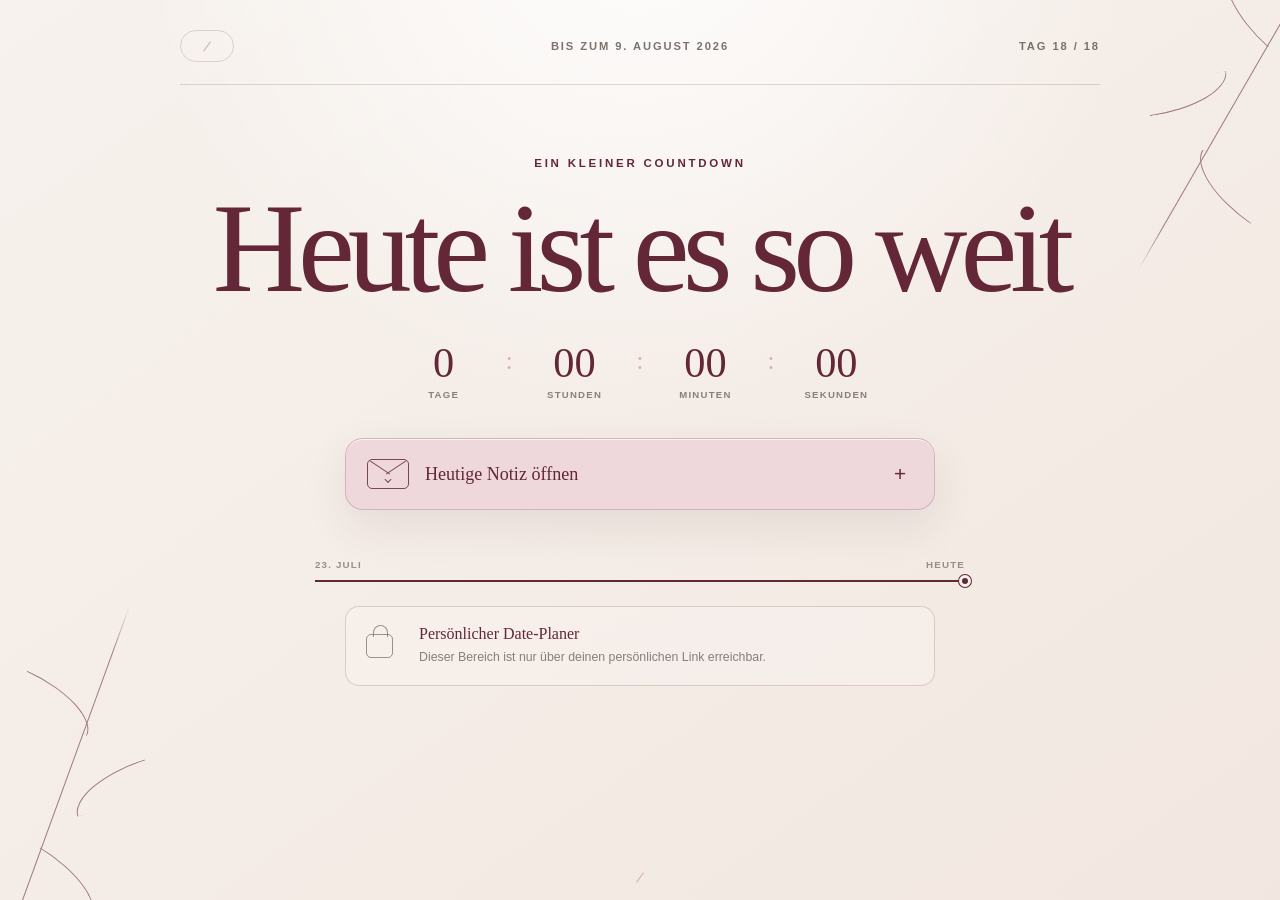
==== commit 72442926: "Remove initials and intro copy from countdown" ====
--- a/countdown/index.html
+++ b/countdown/index.html
@@ -7,11 +7,11 @@
     <meta name="robots" content="noindex, nofollow, noarchive" />
     <meta
       name="description"
-      content="Ein persönlicher Countdown für L bis zum 9. August 2026."
+      content="Ein persönlicher Countdown bis zum 9. August 2026."
     />
-    <title>L &amp; T · Countdown</title>
+    <title>Countdown · 9. August</title>
     <link rel="stylesheet" href="./style.css?v=1" />
-    <script src="./app.js?v=2" defer></script>
+    <script src="./app.js?v=3" defer></script>
   </head>
   <body>
     <main id="countdown-view" class="countdown-page">
@@ -25,20 +25,16 @@
 
       <section class="hero-shell" aria-labelledby="countdown-title">
         <header class="topline">
-          <div class="monogram" aria-label="L und T">
-            <span>L</span><i aria-hidden="true"></i><span>T</span>
+          <div class="monogram" aria-hidden="true">
+            <i></i>
           </div>
           <p>Bis zum 9. August 2026</p>
           <span id="edition" class="edition">Tag 1 / 18</span>
         </header>
 
         <div class="hero-copy">
-          <p class="eyebrow">Ein kleiner Countdown für L</p>
+          <p class="eyebrow">Ein kleiner Countdown</p>
           <h1 id="countdown-title">Noch 17 Tage</h1>
-          <p class="intro">
-            Jeden Tag zeigt diese Seite ein kleines bisschen mehr von dem,
-            worauf wir uns freuen können.
-          </p>
         </div>
 
         <div class="live-countdown" aria-label="Verbleibende Zeit">
@@ -65,7 +61,7 @@
           </button>
           <div class="daily-note" id="daily-note">
             <p id="daily-note-text"></p>
-            <span>— T</span>
+            <span>— Für dich</span>
           </div>
         </div>
 
@@ -96,7 +92,7 @@
           <span class="lock-mark" aria-hidden="true"></span>
           <div>
             <p>Persönlicher Date-Planer</p>
-            <span>Dieser Bereich ist nur über Ls persönlichen Link erreichbar.</span>
+            <span>Dieser Bereich ist nur über deinen persönlichen Link erreichbar.</span>
           </div>
         </div>
 
@@ -143,7 +139,7 @@
                 <label class="food-option">
                   <input type="radio" name="foodDirection" value="surprise" />
                   <span class="radio-dot" aria-hidden="true"></span>
-                  <span><strong>Überrasch mich</strong><small>T übernimmt die Auswahl</small></span>
+                  <span><strong>Überrasch mich</strong><small>Ich übernehme die Auswahl</small></span>
                 </label>
               </div>
             </fieldset>
@@ -168,11 +164,11 @@
 
             <p id="form-error" class="form-error hidden" role="alert"></p>
             <button id="submit-button" class="primary-button" type="submit">
-              <span class="button-copy">Meine Auswahl an T senden</span>
+              <span class="button-copy">Meine Auswahl senden</span>
               <span aria-hidden="true">→</span>
             </button>
             <p class="privacy-note">
-              Deine Auswahl wird geschützt hinterlegt und ist nur für T sichtbar.
+              Deine Auswahl wird geschützt hinterlegt und ist nur in der privaten Ansicht sichtbar.
             </p>
           </form>
         </section>
@@ -182,9 +178,9 @@
           class="planner-card planner-success hidden"
           aria-live="polite"
         >
-          <span class="success-seal" aria-hidden="true">L</span>
+          <span class="success-seal" aria-hidden="true">✓</span>
           <p class="section-kicker">Auswahl gespeichert</p>
-          <h2>Danke, den Rest übernimmt T.</h2>
+          <h2>Danke, den Rest übernehme ich.</h2>
           <p>
             Deine Angaben sind nicht öffentlich sichtbar. Du kannst sie bei
             Bedarf noch einmal ändern.
@@ -194,7 +190,7 @@
           </button>
         </section>
 
-        <footer><span>L</span><i></i><span>T</span></footer>
+        <footer aria-hidden="true"><i></i></footer>
       </section>
     </main>
 
@@ -202,15 +198,15 @@
       <section class="private-shell">
         <header class="private-header">
           <a id="back-to-countdown" href="./index.html" aria-label="Zurück zum Countdown">
-            L <i></i> T
+            ← Countdown
           </a>
-          <span>Nur für T</span>
+          <span>Private Ansicht</span>
         </header>
 
         <div class="private-intro">
           <p class="section-kicker">Private Ansicht</p>
-          <h1>Ls Auswahl</h1>
-          <p>Hier erscheint, wofür L sich entschieden hat.</p>
+          <h1>Die Auswahl</h1>
+          <p>Hier erscheint, was im Date-Planer ausgewählt wurde.</p>
         </div>
 
         <form id="owner-access" class="access-card hidden">
@@ -229,7 +225,7 @@
         <div id="choice-empty" class="choice-card empty-card hidden">
           <span aria-hidden="true">—</span>
           <h2>Noch keine Auswahl</h2>
-          <p>Sobald L den Date-Planer ausgefüllt hat, findest du alles hier.</p>
+          <p>Sobald der Date-Planer ausgefüllt wurde, findest du alles hier.</p>
         </div>
 
         <article id="choice-card" class="choice-card hidden">
